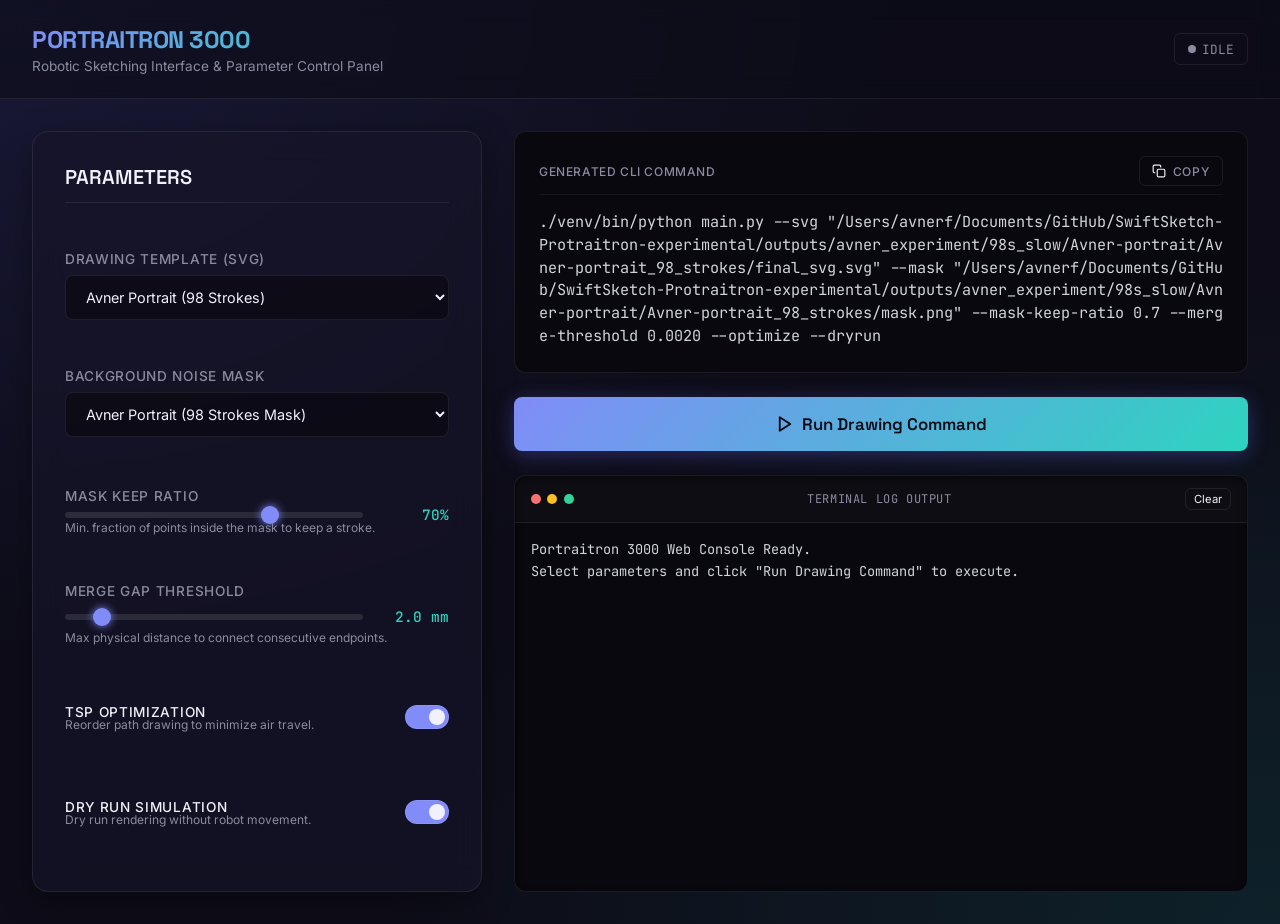
==== command_generator.html @ a6b24f5b "feat: add direct camera capture pipeline and FastAPI Web Dashboard (Tasks C1/C2)" ====
<!DOCTYPE html>
<html lang="en">
<head>
    <meta charset="UTF-8">
    <meta name="viewport" content="width=device-width, initial-scale=1.0">
    <title>Portraitron 3000 Command Panel</title>
    
    <!-- Premium Google Fonts -->
    <link rel="preconnect" href="https://fonts.googleapis.com">
    <link rel="preconnect" href="https://fonts.gstatic.com" crossorigin>
    <link href="https://fonts.googleapis.com/css2?family=Inter:wght@300;400;500;600;700&family=JetBrains+Mono:wght@400;500;700&family=Space+Grotesk:wght@400;500;600;700&display=swap" rel="stylesheet">
    
    <style>
        /* Base Reset & Variables */
        :root {
            --bg-color: #0d0c18;
            --card-bg: rgba(22, 21, 41, 0.7);
            --border-color: rgba(255, 255, 255, 0.08);
            --text-color: #f1f0fb;
            --text-muted: #8b8a9f;
            --accent-primary: #818cf8; /* Violet Indigo */
            --accent-secondary: #2dd4bf; /* Teal */
            --accent-gradient: linear-gradient(135deg, var(--accent-primary) 0%, var(--accent-secondary) 100%);
            --terminal-bg: #09080f;
            --success: #34d399;
            --warning: #fbbf24;
            --error: #f87171;
            --font-display: 'Space Grotesk', -apple-system, sans-serif;
            --font-sans: 'Inter', -apple-system, sans-serif;
            --font-mono: 'JetBrains Mono', monospace;
        }

        * {
            box-sizing: border-box;
            margin: 0;
            padding: 0;
        }

        body {
            background-color: var(--bg-color);
            background-image: 
                radial-gradient(at 0% 0%, rgba(99, 102, 241, 0.15) 0px, transparent 50%),
                radial-gradient(at 100% 100%, rgba(20, 184, 166, 0.12) 0px, transparent 50%);
            color: var(--text-color);
            font-family: var(--font-sans);
            min-height: 100vh;
            display: flex;
            flex-direction: column;
            overflow-x: hidden;
        }

        header {
            border-bottom: 1px solid var(--border-color);
            padding: 1.5rem 2rem;
            backdrop-filter: blur(12px);
            position: sticky;
            top: 0;
            z-index: 10;
            background: rgba(13, 12, 24, 0.6);
            display: flex;
            justify-content: space-between;
            align-items: center;
        }

        .header-title h1 {
            font-family: var(--font-display);
            font-weight: 700;
            font-size: 1.5rem;
            letter-spacing: -0.02em;
            background: var(--accent-gradient);
            -webkit-background-clip: text;
            -webkit-text-fill-color: transparent;
            display: flex;
            align-items: center;
            gap: 0.5rem;
        }

        .header-title p {
            font-size: 0.85rem;
            color: var(--text-muted);
            margin-top: 0.2rem;
        }

        .app-container {
            max-width: 1440px;
            width: 100%;
            margin: 0 auto;
            padding: 2rem;
            display: grid;
            grid-template-columns: 450px 1fr;
            gap: 2rem;
            flex: 1;
        }

        /* Glassmorphism Cards */
        .glass-card {
            background: var(--card-bg);
            border: 1px solid var(--border-color);
            border-radius: 16px;
            backdrop-filter: blur(16px);
            padding: 2rem;
            box-shadow: 0 8px 32px 0 rgba(0, 0, 0, 0.37);
        }

        .sidebar {
            display: flex;
            flex-direction: column;
            gap: 1.5rem;
            height: fit-content;
        }

        h2 {
            font-family: var(--font-display);
            font-size: 1.25rem;
            font-weight: 600;
            margin-bottom: 1.5rem;
            border-bottom: 1px solid var(--border-color);
            padding-bottom: 0.75rem;
            display: flex;
            align-items: center;
            justify-content: space-between;
        }

        /* Form groups & Controls */
        .form-group {
            margin-bottom: 1.5rem;
            display: flex;
            flex-direction: column;
            gap: 0.5rem;
        }

        label {
            font-size: 0.85rem;
            font-weight: 500;
            color: var(--text-muted);
            text-transform: uppercase;
            letter-spacing: 0.05em;
        }

        .input-desc {
            font-size: 0.75rem;
            color: var(--text-muted);
            margin-top: -0.25rem;
        }

        select, input[type="text"] {
            width: 100%;
            background: rgba(0, 0, 0, 0.4);
            border: 1px solid var(--border-color);
            color: var(--text-color);
            padding: 0.75rem 1rem;
            border-radius: 8px;
            font-size: 0.9rem;
            font-family: var(--font-sans);
            outline: none;
            transition: border-color 0.2s, box-shadow 0.2s;
        }

        select:focus, input[type="text"]:focus {
            border-color: var(--accent-primary);
            box-shadow: 0 0 0 2px rgba(129, 140, 248, 0.2);
        }

        /* Ranges & Sliders */
        .slider-container {
            display: flex;
            align-items: center;
            gap: 1rem;
        }

        input[type="range"] {
            flex: 1;
            height: 6px;
            -webkit-appearance: none;
            background: rgba(255, 255, 255, 0.1);
            border-radius: 3px;
            outline: none;
        }

        input[type="range"]::-webkit-slider-thumb {
            -webkit-appearance: none;
            width: 18px;
            height: 18px;
            border-radius: 50%;
            background: var(--accent-primary);
            cursor: pointer;
            box-shadow: 0 0 8px var(--accent-primary);
            transition: transform 0.1s;
        }

        input[type="range"]::-webkit-slider-thumb:hover {
            transform: scale(1.2);
        }

        .slider-val {
            font-family: var(--font-mono);
            font-size: 0.9rem;
            font-weight: 500;
            width: 70px;
            text-align: right;
            color: var(--accent-secondary);
        }

        /* Toggles & Custom Checkboxes */
        .toggle-group {
            display: flex;
            justify-content: space-between;
            align-items: center;
            padding: 0.5rem 0;
        }

        .switch {
            position: relative;
            display: inline-block;
            width: 44px;
            height: 24px;
        }

        .switch input {
            opacity: 0;
            width: 0;
            height: 0;
        }

        .slider-round {
            position: absolute;
            cursor: pointer;
            top: 0;
            left: 0;
            right: 0;
            bottom: 0;
            background-color: rgba(255, 255, 255, 0.1);
            transition: .3s;
            border-radius: 24px;
            border: 1px solid var(--border-color);
        }

        .slider-round:before {
            position: absolute;
            content: "";
            height: 16px;
            width: 16px;
            left: 3px;
            bottom: 3px;
            background-color: var(--text-color);
            transition: .3s;
            border-radius: 50%;
        }

        input:checked + .slider-round {
            background-color: var(--accent-primary);
        }

        input:checked + .slider-round:before {
            transform: translateX(20px);
        }

        /* Main Workspace Pane */
        .main-pane {
            display: flex;
            flex-direction: column;
            gap: 1.5rem;
        }

        /* Code/Command block */
        .code-container {
            position: relative;
            background: var(--terminal-bg);
            border: 1px solid var(--border-color);
            border-radius: 12px;
            padding: 1.5rem;
            display: flex;
            flex-direction: column;
            gap: 0.75rem;
        }

        .code-header {
            display: flex;
            justify-content: space-between;
            align-items: center;
            border-bottom: 1px solid rgba(255, 255, 255, 0.05);
            padding-bottom: 0.5rem;
            margin-bottom: 0.25rem;
        }

        .code-header span {
            font-size: 0.75rem;
            text-transform: uppercase;
            letter-spacing: 0.05em;
            color: var(--text-muted);
            font-weight: 500;
        }

        .btn-copy {
            background: transparent;
            border: 1px solid var(--border-color);
            color: var(--text-color);
            padding: 0.4rem 0.8rem;
            border-radius: 6px;
            font-size: 0.8rem;
            cursor: pointer;
            transition: background-color 0.2s, border-color 0.2s;
            font-family: var(--font-sans);
            display: flex;
            align-items: center;
            gap: 0.4rem;
        }

        .btn-copy:hover {
            background: rgba(255, 255, 255, 0.05);
            border-color: var(--text-muted);
        }

        .code-block {
            font-family: var(--font-mono);
            font-size: 0.95rem;
            color: #d1d5db;
            white-space: pre-wrap;
            word-break: break-all;
            line-height: 1.5;
        }

        /* Run Controls */
        .run-controls {
            display: flex;
            gap: 1rem;
        }

        .btn-primary {
            background: var(--accent-gradient);
            border: none;
            color: #0b0a15;
            padding: 1rem 2rem;
            border-radius: 8px;
            font-family: var(--font-display);
            font-size: 1.05rem;
            font-weight: 600;
            cursor: pointer;
            transition: transform 0.1s, box-shadow 0.2s;
            flex: 1;
            display: flex;
            align-items: center;
            justify-content: center;
            gap: 0.5rem;
            box-shadow: 0 4px 20px rgba(99, 102, 241, 0.35);
        }

        .btn-primary:hover {
            transform: translateY(-2px);
            box-shadow: 0 6px 24px rgba(99, 102, 241, 0.45);
        }

        .btn-primary:active {
            transform: translateY(0);
        }

        .btn-danger {
            background: rgba(248, 113, 113, 0.1);
            border: 1px solid var(--error);
            color: var(--error);
            padding: 1rem 1.5rem;
            border-radius: 8px;
            font-family: var(--font-display);
            font-size: 1.05rem;
            font-weight: 600;
            cursor: pointer;
            transition: background-color 0.2s;
            display: flex;
            align-items: center;
            gap: 0.5rem;
        }

        .btn-danger:hover {
            background: rgba(248, 113, 113, 0.2);
        }

        /* Terminal Window */
        .terminal-window {
            background: var(--terminal-bg);
            border: 1px solid var(--border-color);
            border-radius: 12px;
            flex: 1;
            display: flex;
            flex-direction: column;
            overflow: hidden;
            box-shadow: inset 0 2px 8px rgba(0,0,0,0.8);
        }

        .terminal-header {
            background: rgba(255, 255, 255, 0.02);
            border-bottom: 1px solid var(--border-color);
            padding: 0.75rem 1rem;
            display: flex;
            justify-content: space-between;
            align-items: center;
        }

        .terminal-dots {
            display: flex;
            gap: 0.4rem;
        }

        .dot {
            width: 10px;
            height: 10px;
            border-radius: 50%;
        }

        .dot-red { background: var(--error); }
        .dot-yellow { background: var(--warning); }
        .dot-green { background: var(--success); }

        .terminal-title {
            font-size: 0.75rem;
            font-family: var(--font-mono);
            color: var(--text-muted);
            letter-spacing: 0.05em;
        }

        .terminal-body {
            flex: 1;
            padding: 1rem;
            font-family: var(--font-mono);
            font-size: 0.85rem;
            line-height: 1.6;
            color: #d1d5db;
            overflow-y: auto;
            white-space: pre-wrap;
            max-height: 450px;
            scroll-behavior: smooth;
        }

        .term-line-info { color: #a5b4fc; }
        .term-line-success { color: var(--success); }
        .term-line-warning { color: var(--warning); }
        .term-line-error { color: var(--error); font-weight: bold; }
        .term-line-timestamp { color: #4b5563; margin-right: 0.5rem; }

        /* Custom Scrollbars */
        ::-webkit-scrollbar {
            width: 8px;
            height: 8px;
        }
        ::-webkit-scrollbar-track {
            background: transparent;
        }
        ::-webkit-scrollbar-thumb {
            background: rgba(255, 255, 255, 0.1);
            border-radius: 4px;
        }
        ::-webkit-scrollbar-thumb:hover {
            background: rgba(255, 255, 255, 0.2);
        }
    </style>
</head>
<body>

    <header>
        <div class="header-title">
            <h1>PORTRAITRON 3000</h1>
            <p>Robotic Sketching Interface & Parameter Control Panel</p>
        </div>
        <div class="status-badge" id="statusBadge" style="font-family: var(--font-mono); font-size: 0.8rem; padding: 0.4rem 0.8rem; border-radius: 6px; border: 1px solid rgba(255,255,255,0.08); display: flex; align-items: center; gap: 0.4rem; color: var(--text-muted);">
            <div style="width: 8px; height: 8px; border-radius: 50%; background: var(--text-muted);" id="statusIndicator"></div>
            <span>IDLE</span>
        </div>
    </header>

    <div class="app-container">
        <!-- Sidebar Controls -->
        <div class="glass-card sidebar">
            <h2>PARAMETERS</h2>
            
            <!-- SVG Template Selector -->
            <div class="form-group">
                <label>Drawing Template (SVG)</label>
                <select id="svgSelector" onchange="updatePaths()">
                    <option value="98">Avner Portrait (98 Strokes)</option>
                    <option value="128">Avner Portrait (128 Strokes)</option>
                    <option value="custom">Custom Path...</option>
                </select>
            </div>
            
            <div class="form-group" id="customSvgGroup" style="display: none;">
                <label>Custom SVG Absolute Path</label>
                <input type="text" id="customSvgPath" value="" placeholder="/absolute/path/to/file.svg" oninput="generateCommand()">
            </div>
            
            <!-- Mask Template Selector -->
            <div class="form-group">
                <label>Background Noise Mask</label>
                <select id="maskSelector" onchange="updatePaths()">
                    <option value="98">Avner Portrait (98 Strokes Mask)</option>
                    <option value="128">Avner Portrait (128 Strokes Mask)</option>
                    <option value="none">None (Disabled)</option>
                    <option value="custom">Custom Path...</option>
                </select>
            </div>
            
            <div class="form-group" id="customMaskGroup" style="display: none;">
                <label>Custom Mask Absolute Path</label>
                <input type="text" id="customMaskPath" value="" placeholder="/absolute/path/to/mask.png" oninput="generateCommand()">
            </div>

            <!-- Mask Keep Ratio Slider -->
            <div class="form-group" id="keepRatioGroup">
                <label>Mask Keep Ratio</label>
                <div class="slider-container">
                    <input type="range" id="keepRatio" min="0.0" max="1.0" step="0.05" value="0.70" oninput="syncVal('keepRatio')">
                    <span class="slider-val" id="keepRatioVal">70%</span>
                </div>
                <div class="input-desc">Min. fraction of points inside the mask to keep a stroke.</div>
            </div>

            <!-- Merge Threshold Slider -->
            <div class="form-group">
                <label>Merge Gap Threshold</label>
                <div class="slider-container">
                    <input type="range" id="mergeThreshold" min="0" max="20" step="1" value="2" oninput="syncVal('mergeThreshold')">
                    <span class="slider-val" id="mergeThresholdVal">2.0 mm</span>
                </div>
                <div class="input-desc">Max physical distance to connect consecutive endpoints.</div>
            </div>

            <!-- TSP Optimization Toggle -->
            <div class="form-group">
                <div class="toggle-group">
                    <div>
                        <label style="color: var(--text-color);">TSP Optimization</label>
                        <div class="input-desc">Reorder path drawing to minimize air travel.</div>
                    </div>
                    <label class="switch">
                        <input type="checkbox" id="tspOpt" checked onchange="generateCommand()">
                        <span class="slider-round"></span>
                    </label>
                </div>
            </div>

            <!-- Execution Mode (Dry Run) -->
            <div class="form-group">
                <div class="toggle-group">
                    <div>
                        <label style="color: var(--text-color);">Dry Run Simulation</label>
                        <div class="input-desc">Dry run rendering without robot movement.</div>
                    </div>
                    <label class="switch">
                        <input type="checkbox" id="dryrunMode" checked onchange="generateCommand()">
                        <span class="slider-round"></span>
                    </label>
                </div>
            </div>

            <!-- Require Physical Approval Toggle -->
            <div class="form-group" id="approveGroup" style="display: none;">
                <div class="toggle-group">
                    <div>
                        <label style="color: var(--text-color);">Physical Approval Prompt</label>
                        <div class="input-desc">Require verification in CLI before drawing.</div>
                    </div>
                    <label class="switch">
                        <input type="checkbox" id="approveMode" onchange="generateCommand()">
                        <span class="slider-round"></span>
                    </label>
                </div>
            </div>
        </div>

        <!-- Main Workspace -->
        <div class="main-pane">
            
            <!-- Code Block / Command Builder -->
            <div class="code-container">
                <div class="code-header">
                    <span>Generated CLI Command</span>
                    <button class="btn-copy" id="btnCopy" onclick="copyCommand()">
                        <svg width="14" height="14" viewBox="0 0 24 24" fill="none" stroke="currentColor" stroke-width="2" stroke-linecap="round" stroke-linejoin="round"><rect x="9" y="9" width="13" height="13" rx="2" ry="2"></rect><path d="M5 15H4a2 2 0 0 1-2-2V4a2 2 0 0 1 2-2h9a2 2 0 0 1 2 2v1"></path></svg>
                        <span>Copy</span>
                    </button>
                </div>
                <div class="code-block" id="generatedCmdText">./venv/bin/python main.py ...</div>
            </div>

            <!-- Run Button Controls -->
            <div class="run-controls">
                <button class="btn-primary" id="btnRun" onclick="runCommand()">
                    <svg width="18" height="18" viewBox="0 0 24 24" fill="none" stroke="currentColor" stroke-width="2.5" stroke-linecap="round" stroke-linejoin="round"><polygon points="5 3 19 12 5 21 5 3"></polygon></svg>
                    <span>Run Drawing Command</span>
                </button>
                <button class="btn-danger" id="btnAbort" onclick="abortCommand()" style="display: none;">
                    <svg width="18" height="18" viewBox="0 0 24 24" fill="none" stroke="currentColor" stroke-width="2" stroke-linecap="round" stroke-linejoin="round"><rect x="3" y="3" width="18" height="18" rx="2" ry="2"></rect></svg>
                    <span>Stop</span>
                </button>
            </div>

            <!-- Real-time Terminal Window -->
            <div class="terminal-window">
                <div class="terminal-header">
                    <div class="terminal-dots">
                        <div class="dot dot-red"></div>
                        <div class="dot dot-yellow"></div>
                        <div class="dot dot-green"></div>
                    </div>
                    <div class="terminal-title">TERMINAL LOG OUTPUT</div>
                    <button class="btn-copy" onclick="clearTerminal()" style="padding: 0.2rem 0.5rem; font-size: 0.7rem;">Clear</button>
                </div>
                <div class="terminal-body" id="terminalBody">Portraitron 3000 Web Console Ready.<br>Select parameters and click "Run Drawing Command" to execute.</div>
            </div>

        </div>
    </div>

    <script>
        // Preset paths
        const PRESETS = {
            svg: {
                "98": "/Users/avnerf/Documents/GitHub/SwiftSketch-Protraitron-experimental/outputs/avner_experiment/98s_slow/Avner-portrait/Avner-portrait_98_strokes/final_svg.svg",
                "128": "/Users/avnerf/Documents/GitHub/SwiftSketch-Protraitron-experimental/outputs/avner_experiment/128s_slow/Avner-portrait/Avner-portrait_128_strokes/final_svg.svg"
            },
            mask: {
                "98": "/Users/avnerf/Documents/GitHub/SwiftSketch-Protraitron-experimental/outputs/avner_experiment/98s_slow/Avner-portrait/Avner-portrait_98_strokes/mask.png",
                "128": "/Users/avnerf/Documents/GitHub/SwiftSketch-Protraitron-experimental/outputs/avner_experiment/128s_slow/Avner-portrait/Avner-portrait_128_strokes/mask.png"
            }
        };

        let activeEventSource = null;

        function syncVal(sliderId) {
            const slider = document.getElementById(sliderId);
            const label = document.getElementById(sliderId + "Val");
            
            if (sliderId === 'keepRatio') {
                label.innerText = Math.round(slider.value * 100) + "%";
            } else if (sliderId === 'mergeThreshold') {
                label.innerText = (slider.value * 1.0).toFixed(1) + " mm";
            }
            generateCommand();
        }

        function updatePaths() {
            const svgSel = document.getElementById("svgSelector").value;
            const maskSel = document.getElementById("maskSelector").value;
            
            document.getElementById("customSvgGroup").style.display = svgSel === 'custom' ? 'block' : 'none';
            document.getElementById("customMaskGroup").style.display = maskSel === 'custom' ? 'block' : 'none';
            
            // Display keep ratio option if mask is enabled
            document.getElementById("keepRatioGroup").style.display = maskSel === 'none' ? 'none' : 'block';
            
            generateCommand();
        }

        function generateCommand() {
            const svgSel = document.getElementById("svgSelector").value;
            const maskSel = document.getElementById("maskSelector").value;
            
            let svgPath = svgSel === 'custom' ? document.getElementById("customSvgPath").value : PRESETS.svg[svgSel];
            let maskPath = maskSel === 'custom' ? document.getElementById("customMaskPath").value : PRESETS.mask[maskSel];
            
            if (maskSel === 'none') {
                maskPath = "";
            }
            
            const keepRatio = document.getElementById("keepRatio").value;
            const mergeThresholdMm = document.getElementById("mergeThreshold").value;
            const mergeThresholdM = (mergeThresholdMm / 1000.0).toFixed(4);
            const optimize = document.getElementById("tspOpt").checked;
            const dryrun = document.getElementById("dryrunMode").checked;
            const approveGroup = document.getElementById("approveGroup");
            const approveMode = document.getElementById("approveMode");
            
            if (dryrun) {
                approveGroup.style.display = "none";
                approveMode.checked = false;
            } else {
                approveGroup.style.display = "block";
                if (approveGroup.dataset.lastDryrun === 'true') {
                    approveMode.checked = true;
                }
            }
            approveGroup.dataset.lastDryrun = dryrun ? 'true' : 'false';
            
            const approve = approveMode.checked;
            
            let cmd = "./venv/bin/python main.py";
            
            if (svgPath) {
                cmd += ` --svg "${svgPath}"`;
            } else {
                cmd += ` --svg "<select SVG path>"`;
            }
            
            if (maskPath) {
                cmd += ` --mask "${maskPath}" --mask-keep-ratio ${keepRatio}`;
            }
            
            if (parseFloat(mergeThresholdM) > 0) {
                cmd += ` --merge-threshold ${mergeThresholdM}`;
            } else {
                cmd += ` --merge-threshold 0.0`;
            }
            
            if (optimize) {
                cmd += " --optimize";
            } else {
                cmd += " --no-optimize";
            }
            
            if (dryrun) {
                cmd += " --dryrun";
            } else if (approve) {
                cmd += " --approve";
            }
            
            document.getElementById("generatedCmdText").innerText = cmd;
        }

        function copyCommand() {
            const cmd = document.getElementById("generatedCmdText").innerText;
            navigator.clipboard.writeText(cmd).then(() => {
                const btn = document.getElementById("btnCopy");
                btn.innerHTML = `
                    <svg width="14" height="14" viewBox="0 0 24 24" fill="none" stroke="#34d399" stroke-width="2.5" stroke-linecap="round" stroke-linejoin="round"><polyline points="20 6 9 17 4 12"></polyline></svg>
                    <span style="color: #34d399;">Copied!</span>
                `;
                setTimeout(() => {
                    btn.innerHTML = `
                        <svg width="14" height="14" viewBox="0 0 24 24" fill="none" stroke="currentColor" stroke-width="2" stroke-linecap="round" stroke-linejoin="round"><rect x="9" y="9" width="13" height="13" rx="2" ry="2"></rect><path d="M5 15H4a2 2 0 0 1-2-2V4a2 2 0 0 1 2-2h9a2 2 0 0 1 2 2v1"></path></svg>
                        <span>Copy</span>
                    `;
                }, 2000);
            });
        }

        function clearTerminal() {
            document.getElementById("terminalBody").innerHTML = "";
        }

        function runCommand() {
            const cmd = document.getElementById("generatedCmdText").innerText;
            if (cmd.includes("<select SVG path>")) {
                alert("Please configure a valid SVG template path first.");
                return;
            }
            
            const term = document.getElementById("terminalBody");
            term.innerHTML = `<span class="term-line-info">Starting execution: ${cmd}</span>\n`;
            
            // Update UI status to busy
            const badge = document.getElementById("statusBadge");
            const indicator = document.getElementById("statusIndicator");
            badge.style.color = "var(--warning)";
            badge.style.borderColor = "var(--warning)";
            indicator.style.background = "var(--warning)";
            badge.querySelector("span").innerText = "RUNNING";
            
            document.getElementById("btnRun").disabled = true;
            document.getElementById("btnRun").style.opacity = 0.5;
            document.getElementById("btnAbort").style.display = "flex";
            
            // Launch standard EventSource to capture output stream
            activeEventSource = new EventSource(`/api/run?cmd=${encodeURIComponent(cmd)}`);
            
            activeEventSource.onmessage = function(event) {
                const line = event.data;
                
                if (line === '[PROCESS_COMPLETED]') {
                    completeRun(0);
                    return;
                }
                
                if (line.startsWith('[PROCESS_FAILED]')) {
                    const exitCode = line.split(': ')[1] || '1';
                    term.innerHTML += `<span class="term-line-error">\nProcess finished with exit code ${exitCode}</span>\n`;
                    completeRun(parseInt(exitCode));
                    return;
                }
                
                // Parse standard terminal logging formatting tags
                let lineHtml = line;
                if (line.includes('[INFO]')) {
                    lineHtml = `<span class="term-line-info">${line}</span>`;
                } else if (line.includes('[SUCCESS]')) {
                    lineHtml = `<span class="term-line-success">${line}</span>`;
                } else if (line.includes('[WARNING]')) {
                    lineHtml = `<span class="term-line-warning">${line}</span>`;
                } else if (line.includes('[ERROR]') || line.includes('[CRITICAL]')) {
                    lineHtml = `<span class="term-line-error">${line}</span>`;
                }
                
                term.innerHTML += lineHtml + "\n";
                term.scrollTop = term.scrollHeight;
            };
            
            activeEventSource.onerror = function() {
                term.innerHTML += `<span class="term-line-error">\nConnection to execution stream lost.</span>\n`;
                completeRun(-1);
            };
        }

        function completeRun(code) {
            if (activeEventSource) {
                activeEventSource.close();
                activeEventSource = null;
            }
            
            const badge = document.getElementById("statusBadge");
            const indicator = document.getElementById("statusIndicator");
            
            if (code === 0) {
                badge.style.color = "var(--success)";
                badge.style.borderColor = "var(--success)";
                indicator.style.background = "var(--success)";
                badge.querySelector("span").innerText = "SUCCESS";
            } else {
                badge.style.color = "var(--error)";
                badge.style.borderColor = "var(--error)";
                indicator.style.background = "var(--error)";
                badge.querySelector("span").innerText = "FAILED";
            }
            
            document.getElementById("btnRun").disabled = false;
            document.getElementById("btnRun").style.opacity = 1.0;
            document.getElementById("btnAbort").style.display = "none";
            
            setTimeout(() => {
                badge.style.color = "var(--text-muted)";
                badge.style.borderColor = "rgba(255,255,255,0.08)";
                indicator.style.background = "var(--text-muted)";
                badge.querySelector("span").innerText = "IDLE";
            }, 5000);
        }

        function abortCommand() {
            if (activeEventSource) {
                activeEventSource.close();
                activeEventSource = null;
            }
            fetch('/api/abort', { method: 'POST' })
                .then(() => {
                    const term = document.getElementById("terminalBody");
                    term.innerHTML += `<span class="term-line-error">\nProcess aborted by user request.</span>\n`;
                    completeRun(-1);
                });
        }

        // Initialize view
        updatePaths();
    </script>
</body>
</html>
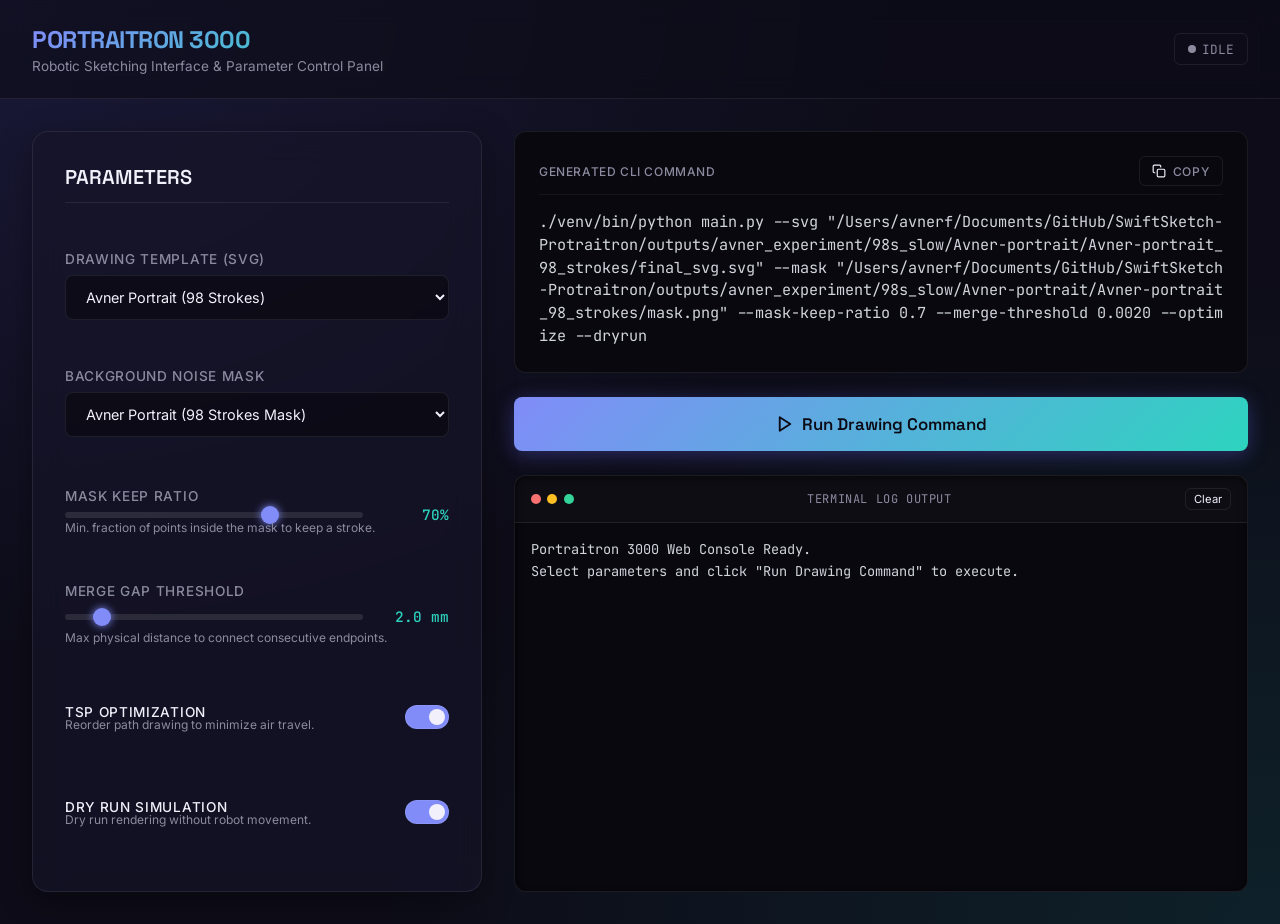
==== commit 433c8bb5: "chore: rename SwiftSketch submodule to drop experimental suffix and update paths" ====
--- a/command_generator.html
+++ b/command_generator.html
@@ -613,12 +613,12 @@
         // Preset paths
         const PRESETS = {
             svg: {
-                "98": "/Users/avnerf/Documents/GitHub/SwiftSketch-Protraitron-experimental/outputs/avner_experiment/98s_slow/Avner-portrait/Avner-portrait_98_strokes/final_svg.svg",
-                "128": "/Users/avnerf/Documents/GitHub/SwiftSketch-Protraitron-experimental/outputs/avner_experiment/128s_slow/Avner-portrait/Avner-portrait_128_strokes/final_svg.svg"
+                "98": "/Users/avnerf/Documents/GitHub/SwiftSketch-Protraitron/outputs/avner_experiment/98s_slow/Avner-portrait/Avner-portrait_98_strokes/final_svg.svg",
+                "128": "/Users/avnerf/Documents/GitHub/SwiftSketch-Protraitron/outputs/avner_experiment/128s_slow/Avner-portrait/Avner-portrait_128_strokes/final_svg.svg"
             },
             mask: {
-                "98": "/Users/avnerf/Documents/GitHub/SwiftSketch-Protraitron-experimental/outputs/avner_experiment/98s_slow/Avner-portrait/Avner-portrait_98_strokes/mask.png",
-                "128": "/Users/avnerf/Documents/GitHub/SwiftSketch-Protraitron-experimental/outputs/avner_experiment/128s_slow/Avner-portrait/Avner-portrait_128_strokes/mask.png"
+                "98": "/Users/avnerf/Documents/GitHub/SwiftSketch-Protraitron/outputs/avner_experiment/98s_slow/Avner-portrait/Avner-portrait_98_strokes/mask.png",
+                "128": "/Users/avnerf/Documents/GitHub/SwiftSketch-Protraitron/outputs/avner_experiment/128s_slow/Avner-portrait/Avner-portrait_128_strokes/mask.png"
             }
         };
 
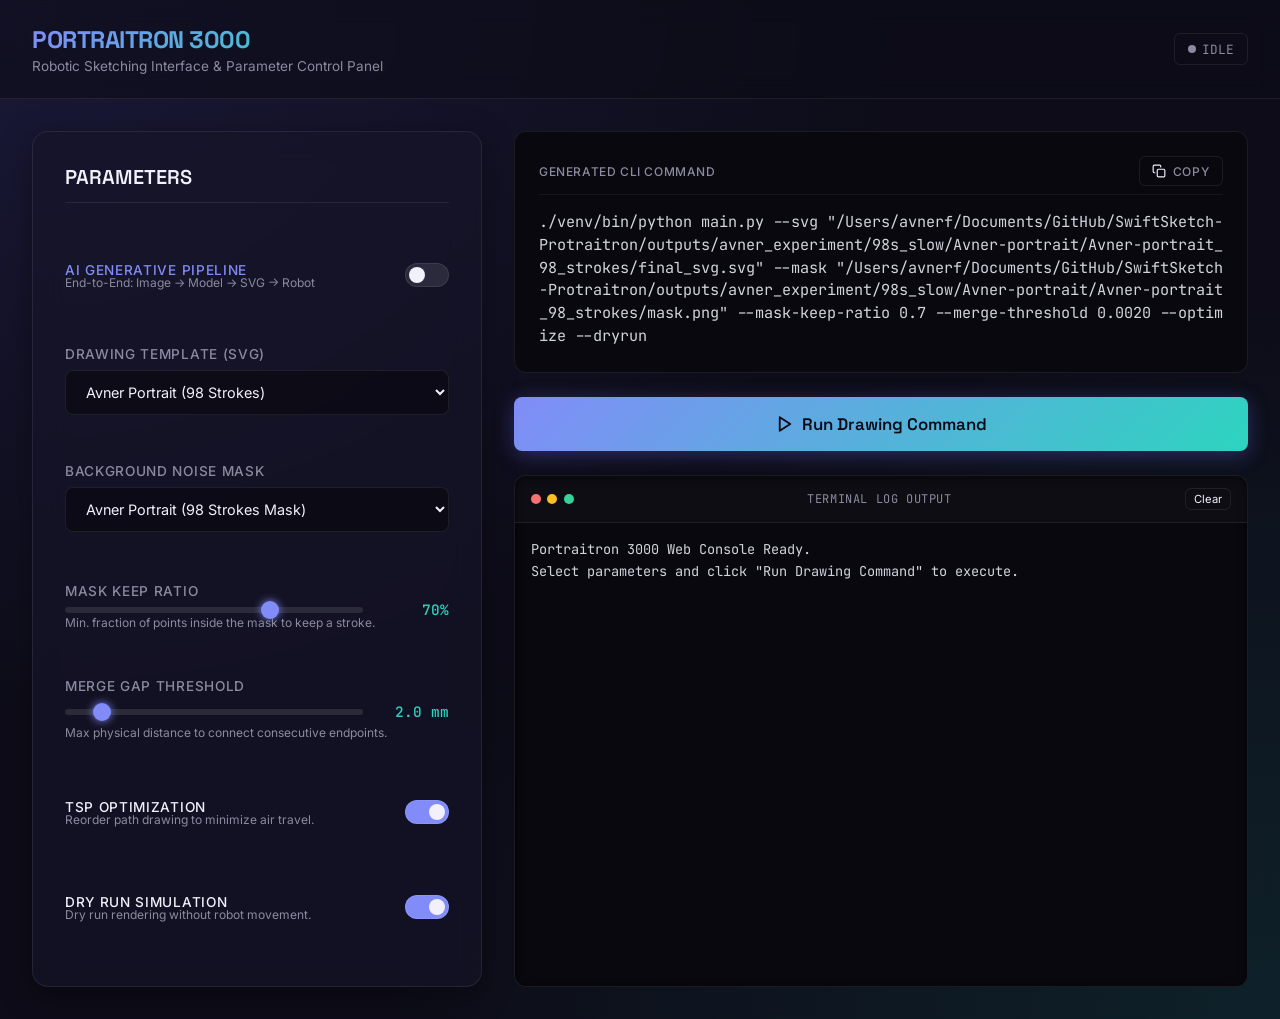
==== commit 85bda95a: "Add AI generative pipeline UI and models API Introduce an AI generation pipeline to the command gene" ====
--- a/command_generator.html
+++ b/command_generator.html
@@ -471,8 +471,39 @@
         <div class="glass-card sidebar">
             <h2>PARAMETERS</h2>
             
+            <!-- AI Generation Pipeline -->
+            <div class="form-group">
+                <div class="toggle-group">
+                    <div>
+                        <label style="color: var(--accent-primary);">AI Generative Pipeline</label>
+                        <div class="input-desc">End-to-End: Image &rarr; Model &rarr; SVG &rarr; Robot</div>
+                    </div>
+                    <label class="switch">
+                        <input type="checkbox" id="aiPipelineMode" onchange="toggleAiPipeline()">
+                        <span class="slider-round"></span>
+                    </label>
+                </div>
+            </div>
+
+            <div id="aiPipelineGroup" style="display: none; padding-left: 1rem; border-left: 2px solid var(--accent-primary); margin-bottom: 1.5rem;">
+                <div class="form-group">
+                    <label>Input Image Path (JPG/PNG)</label>
+                    <input type="text" id="aiImagePath" value="" placeholder="/absolute/path/to/face.jpg" oninput="generateCommand()">
+                </div>
+                <div class="form-group">
+                    <label>Model Checkpoint</label>
+                    <select id="aiModelSelector" onchange="generateCommand()">
+                        <option value="">Loading models...</option>
+                    </select>
+                </div>
+                <div class="form-group">
+                    <label>Num Strokes</label>
+                    <input type="number" id="aiNumStrokes" value="96" style="width: 100%; background: rgba(0, 0, 0, 0.4); border: 1px solid var(--border-color); color: var(--text-color); padding: 0.75rem 1rem; border-radius: 8px;" oninput="generateCommand()">
+                </div>
+            </div>
+
             <!-- SVG Template Selector -->
-            <div class="form-group">
+            <div class="form-group" id="svgSelectorGroup">
                 <label>Drawing Template (SVG)</label>
                 <select id="svgSelector" onchange="updatePaths()">
                     <option value="98">Avner Portrait (98 Strokes)</option>
@@ -649,11 +680,53 @@
             generateCommand();
         }
 
+        // Fetch models on load
+        window.onload = function() {
+            fetch('/api/models')
+                .then(response => response.json())
+                .then(data => {
+                    const selector = document.getElementById('aiModelSelector');
+                    selector.innerHTML = '';
+                    if (data.models && data.models.length > 0) {
+                        data.models.forEach(model => {
+                            const option = document.createElement('option');
+                            option.value = 'SwiftSketch-Protraitron/models/' + model;
+                            option.textContent = model;
+                            selector.appendChild(option);
+                        });
+                    } else {
+                        selector.innerHTML = '<option value="">No models found in ./models/</option>';
+                    }
+                    generateCommand();
+                })
+                .catch(err => {
+                    console.error('Failed to fetch models:', err);
+                    const selector = document.getElementById('aiModelSelector');
+                    selector.innerHTML = '<option value="">Error fetching models</option>';
+                });
+        };
+
+        function toggleAiPipeline() {
+            const useAi = document.getElementById("aiPipelineMode").checked;
+            document.getElementById("aiPipelineGroup").style.display = useAi ? "block" : "none";
+            document.getElementById("svgSelectorGroup").style.display = useAi ? "none" : "flex";
+            document.getElementById("customSvgGroup").style.display = "none";
+            if (!useAi) {
+                updatePaths();
+            } else {
+                generateCommand();
+            }
+        }
+
         function generateCommand() {
+            const useAi = document.getElementById("aiPipelineMode").checked;
             const svgSel = document.getElementById("svgSelector").value;
             const maskSel = document.getElementById("maskSelector").value;
             
-            let svgPath = svgSel === 'custom' ? document.getElementById("customSvgPath").value : PRESETS.svg[svgSel];
+            let svgPath = "";
+            if (!useAi) {
+                svgPath = svgSel === 'custom' ? document.getElementById("customSvgPath").value : PRESETS.svg[svgSel];
+            }
             let maskPath = maskSel === 'custom' ? document.getElementById("customMaskPath").value : PRESETS.mask[maskSel];
             
             if (maskSel === 'none') {
@@ -681,37 +754,56 @@
             
             const approve = approveMode.checked;
             
-            let cmd = "./venv/bin/python main.py";
-            
-            if (svgPath) {
-                cmd += ` --svg "${svgPath}"`;
+            let mainCmd = "./venv/bin/python main.py";
+            
+            if (useAi) {
+                const imgPath = document.getElementById("aiImagePath").value || "<select image path>";
+                const modelPath = document.getElementById("aiModelSelector").value || "<select model>";
+                const numStrokes = document.getElementById("aiNumStrokes").value;
+                const genOutputSvg = "./outputs/ai_generated.svg";
+                const genOutputMask = "./outputs/mask.png";
+                
+                mainCmd += ` --svg "${genOutputSvg}"`;
+                
+                // Extract filename without extension for the expected SVG output
+                const baseName = imgPath.split(/[\\/]/).pop().split('.')[0];
+                
+                let aiCmd = `PYTHONPATH="SwiftSketch-Protraitron:SwiftSketch-Protraitron/SwiftSketch" python -m SwiftSketch.generate --model_path "${modelPath}" --input_data "${imgPath}" --num_strokes ${numStrokes} --use_refine 0 --output_dir ./outputs/ && cp "./outputs/${baseName}.svg" "${genOutputSvg}" && `;
+                mainCmd = aiCmd + mainCmd;
+                
+                // Override mask path to point to the newly generated AI mask
+                maskPath = genOutputMask;
             } else {
-                cmd += ` --svg "<select SVG path>"`;
+                if (svgPath) {
+                    mainCmd += ` --svg "${svgPath}"`;
+                } else {
+                    mainCmd += ` --svg "<select SVG path>"`;
+                }
             }
             
             if (maskPath) {
-                cmd += ` --mask "${maskPath}" --mask-keep-ratio ${keepRatio}`;
+                mainCmd += ` --mask "${maskPath}" --mask-keep-ratio ${keepRatio}`;
             }
             
             if (parseFloat(mergeThresholdM) > 0) {
-                cmd += ` --merge-threshold ${mergeThresholdM}`;
+                mainCmd += ` --merge-threshold ${mergeThresholdM}`;
             } else {
-                cmd += ` --merge-threshold 0.0`;
+                mainCmd += ` --merge-threshold 0.0`;
             }
             
             if (optimize) {
-                cmd += " --optimize";
+                mainCmd += " --optimize";
             } else {
-                cmd += " --no-optimize";
+                mainCmd += " --no-optimize";
             }
             
             if (dryrun) {
-                cmd += " --dryrun";
+                mainCmd += " --dryrun";
             } else if (approve) {
-                cmd += " --approve";
-            }
-            
-            document.getElementById("generatedCmdText").innerText = cmd;
+                mainCmd += " --approve";
+            }
+            
+            document.getElementById("generatedCmdText").innerText = mainCmd;
         }
 
         function copyCommand() {
